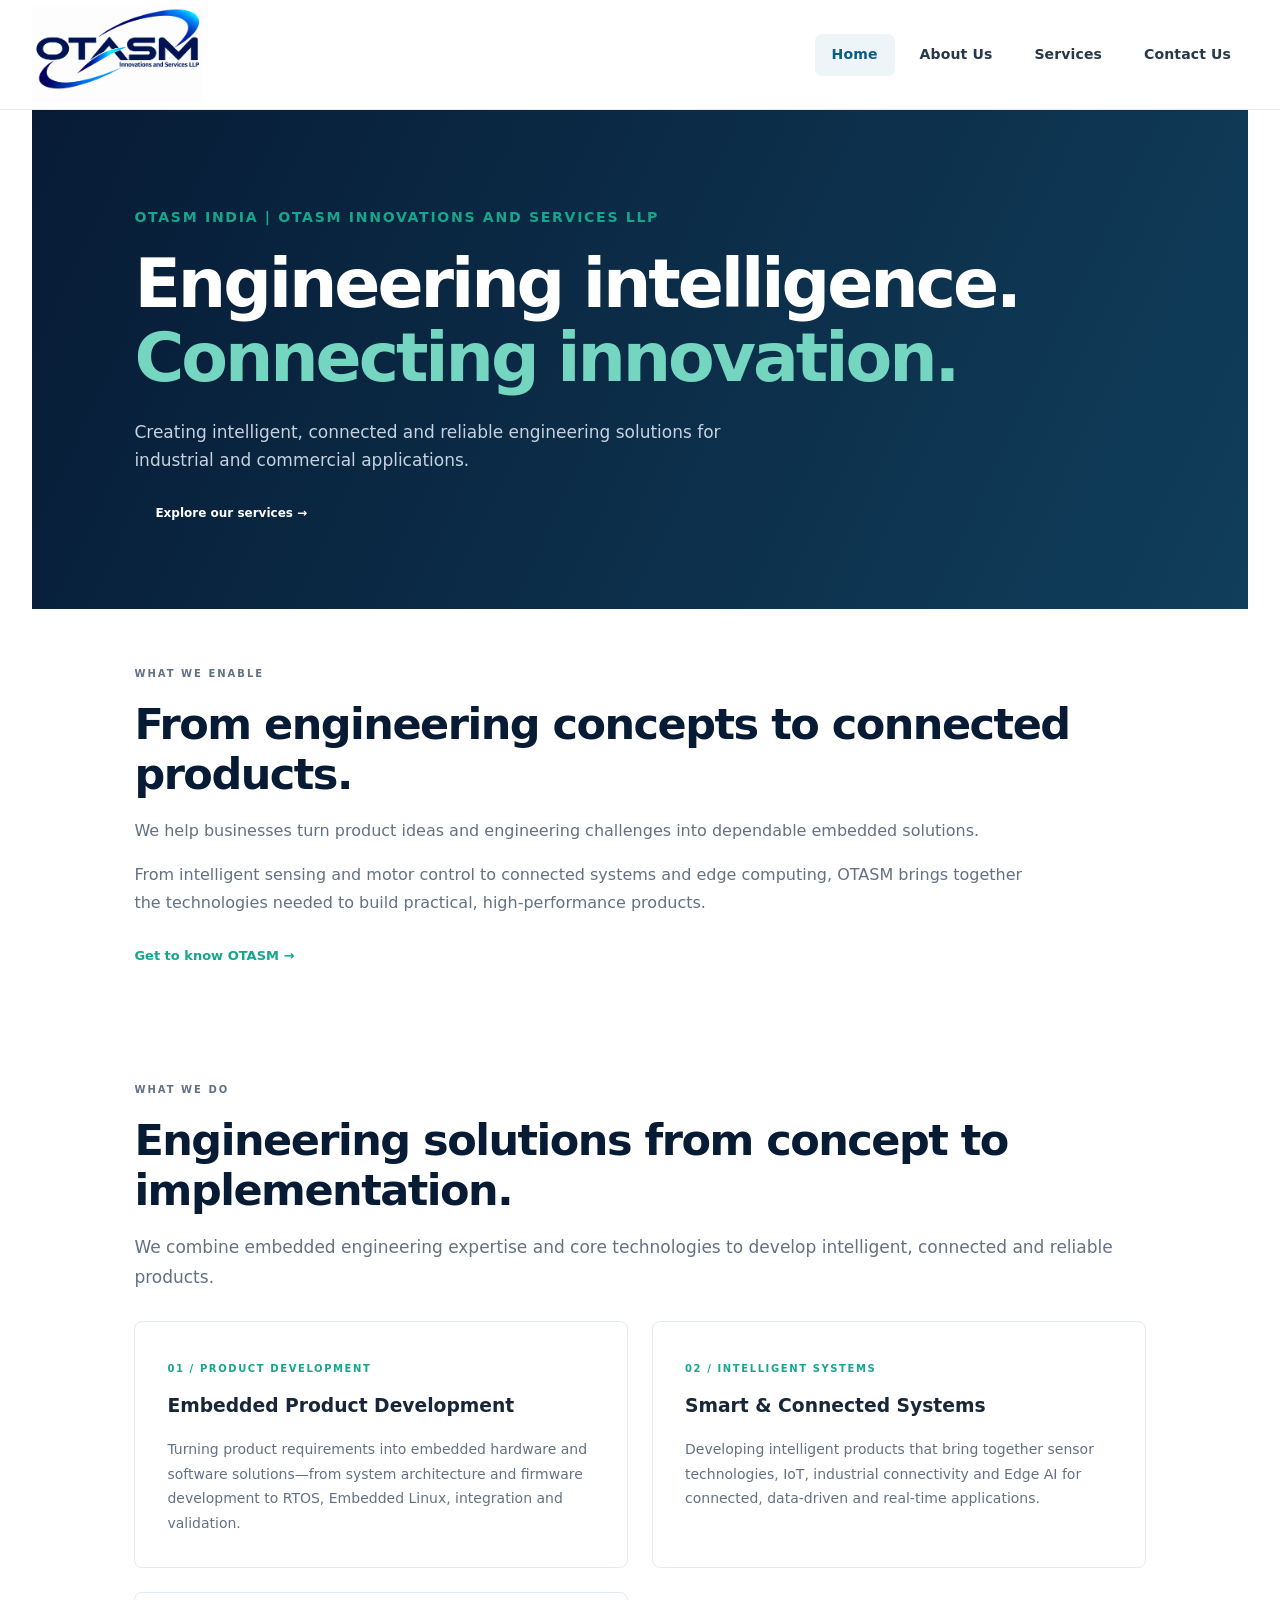
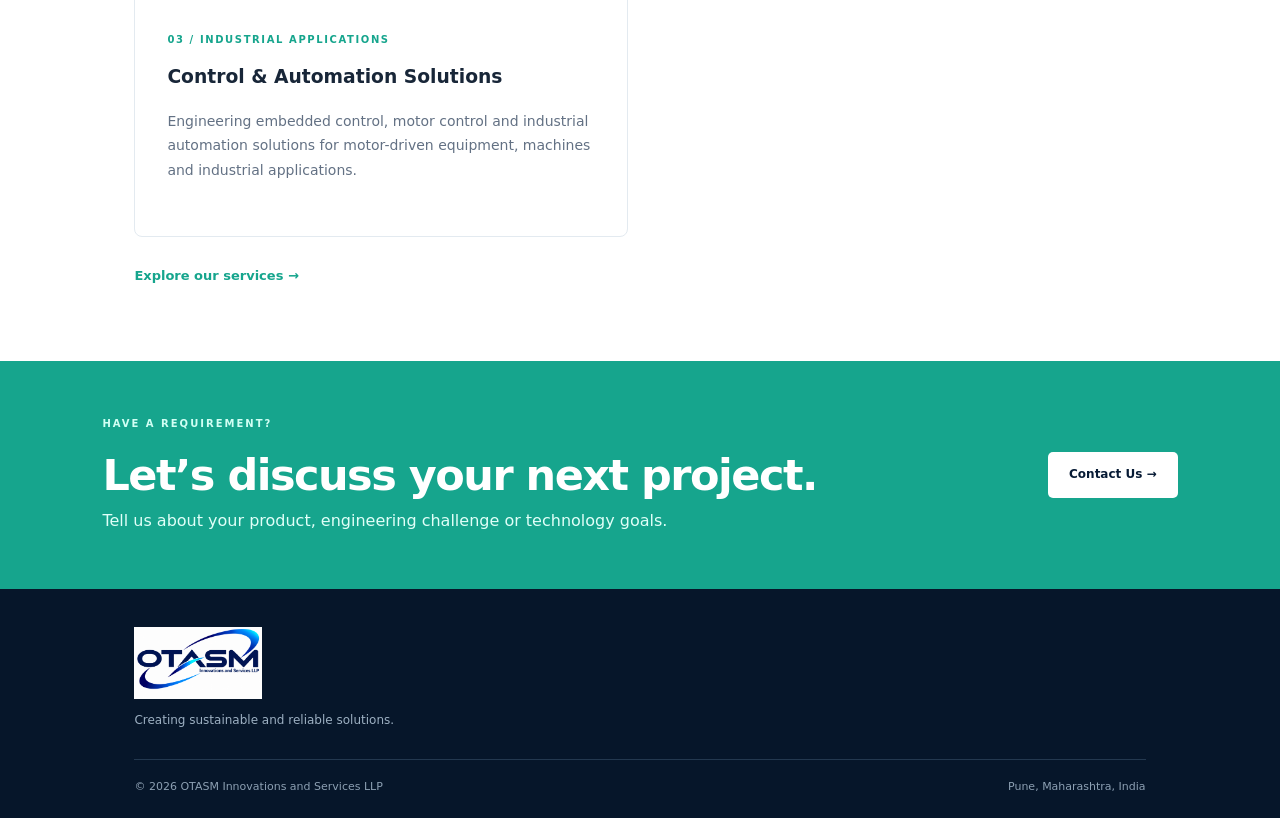
==== index.html @ 5a89f78e "updated index.html with SEO improvements" ====
<!doctype html>
<html lang="en">
<head>
  <meta charset="utf-8">
  <meta name="viewport" content="width=device-width, initial-scale=1.0">
  <meta name="description" content="OTASM India (OTASM Innovations and Services LLP) is an engineering and technology company in Pune, India, delivering embedded product development, firmware, IoT, Edge AI, motor control and automation solutions.">
  <title>OTASM India | OTASM Innovations and Services LLP</title>
  <link rel="canonical" href="https://www.otasmindia.com/">
  <meta property="og:type" content="website">
  <meta property="og:title" content="OTASM India | OTASM Innovations and Services LLP">
  <meta property="og:description" content="Embedded product development, firmware, IoT, Edge AI, motor control and automation solutions from OTASM India.">
  <meta property="og:url" content="https://www.otasmindia.com/">
  <meta property="og:site_name" content="OTASM India">
  <script type="application/ld+json">
  {
    "@context": "https://schema.org",
    "@graph": [
      {
        "@type": "Organization",
        "@id": "https://www.otasmindia.com/#organization",
        "name": "OTASM India",
        "legalName": "OTASM Innovations and Services LLP",
        "url": "https://www.otasmindia.com/",
        "logo": "https://www.otasmindia.com/OTASM_logo.png",
        "description": "An engineering and technology company delivering embedded product development, firmware, IoT, Edge AI, motor control and automation solutions.",
        "address": {
          "@type": "PostalAddress",
          "addressLocality": "Pune",
          "addressRegion": "Maharashtra",
          "addressCountry": "IN"
        }
      },
      {
        "@type": "WebSite",
        "@id": "https://www.otasmindia.com/#website",
        "url": "https://www.otasmindia.com/",
        "name": "OTASM India",
        "alternateName": "OTASM Innovations and Services LLP",
        "publisher": {
          "@id": "https://www.otasmindia.com/#organization"
        }
      }
    ]
  }
  </script>
  <link rel="stylesheet" href="styles.css">
<style>

    /* Refined OTASM header and navigation */
    .site-header {
      box-sizing: border-box;
      width: 100%;
      min-height: 110px;
      padding: 8px max(32px, calc((100% - 1440px) / 2));
      display: flex;
      align-items: center;
      justify-content: space-between;
      gap: 32px;
      background: #ffffff;
      border-bottom: 1px solid rgba(20, 40, 60, 0.10);
    }
    .site-header .brand {
      display: inline-flex;
      align-items: center;
      flex: 0 0 auto;
      text-decoration: none;
      min-width: 0;
    }
    .site-header .site-logo {
      display: block;
      width: auto;
      height: 96px;
      max-width: min(300px, 55vw);
      object-fit: contain;
      object-position: left center;
    }
    .site-header .nav {
      display: flex;
      align-items: center;
      justify-content: flex-end;
      gap: 8px;
      flex-wrap: nowrap;
    }
    .site-header .nav a {
      display: inline-flex;
      align-items: center;
      justify-content: center;
      min-height: 42px;
      padding: 0 17px;
      border-radius: 7px;
      color: #26384a;
      font-size: 14px;
      font-weight: 600;
      letter-spacing: 0.01em;
      text-decoration: none;
      white-space: nowrap;
      transition: background-color .2s ease, color .2s ease;
    }
    .site-header .nav a:hover,
    .site-header .nav a.active {
      color: #0b5d83;
      background: #edf5f8;
    }
    .site-header .menu-toggle {
      display: none;
    }
    @media (max-width: 760px) {
      .site-header {
        min-height: 96px;
        padding: 8px 18px;
        gap: 14px;
      }
      .site-header .site-logo {
        height: 80px;
        max-width: 65vw;
      }
      .site-header .menu-toggle {
        display: inline-flex;
        align-items: center;
        justify-content: center;
        width: 42px;
        height: 42px;
        border: 1px solid rgba(20, 40, 60, .18);
        border-radius: 7px;
        background: #ffffff;
        color: #17384c;
        font-size: 22px;
        cursor: pointer;
      }
      .site-header .nav {
        gap: 4px;
      }
    }
    @media (max-width: 560px) {
      .site-header {
        flex-wrap: wrap;
      }
      .site-header .nav {
        display: flex;
        width: 100%;
        justify-content: space-between;
        gap: 3px;
      }
      .site-header .nav a {
        min-height: 38px;
        padding: 0 9px;
        font-size: 12px;
      }
    }

    /* Home page: consistent alignment and responsive spacing */
    main { width: 100%; }
    .page-hero,
    main > .section,
    main > .cta {
      box-sizing: border-box;
      width: min(100% - 48px, 1320px);
      margin-left: auto;
      margin-right: auto;
    }
    .page-hero {
      padding-top: clamp(56px, 8vw, 96px);
      padding-bottom: clamp(48px, 6vw, 72px);
    }
    .page-hero > .eyebrow {
      font-size: clamp(14px, 1.1vw, 16px);
      letter-spacing: 0.12em;
    }
    main > .section {
      padding-top: clamp(36px, 5vw, 56px);
      padding-bottom: clamp(36px, 5vw, 56px);
    }
    main > .section > h2,
    main > .section > .eyebrow,
    main > .section > .lead {
      max-width: 1100px;
    }
    main > .section > div:not(.service-grid) {
      max-width: 900px !important;
    }
    main > .section p {
      line-height: 1.75;
    }
    .service-grid {
      display: grid;
      grid-template-columns: repeat(2, minmax(0, 1fr));
      gap: 24px;
      width: 100%;
      align-items: stretch;
      margin-top: 28px;
    }
    .service-card {
      box-sizing: border-box;
      height: 100%;
      min-width: 0;
      padding: clamp(22px, 3vw, 32px);
    }
    .service-card h2,
    .service-card h3 {
      line-height: 1.3;
      margin-top: 14px;
    }
    .service-card p {
      line-height: 1.7;
    }
    main > .cta {
      display: flex;
      align-items: center;
      justify-content: space-between;
      gap: 32px;
      padding: clamp(28px, 4vw, 48px);
      margin-top: 24px;
      margin-bottom: 64px;
    }
    footer {
      width: 100%;
      box-sizing: border-box;
    }
    footer > * {
      max-width: 1320px;
      margin-left: auto;
      margin-right: auto;
    }
    .footer-bottom {
      box-sizing: border-box;
      width: min(100% - 48px, 1320px);
    }
    @media (max-width: 700px) {
      .page-hero,
      main > .section,
      main > .cta {
        width: min(100% - 36px, 1320px);
      }
      .service-grid {
        grid-template-columns: minmax(0, 1fr);
        gap: 18px;
      }
      main > .cta {
        align-items: flex-start;
        flex-direction: column;
      }
      .footer-bottom {
        width: calc(100% - 36px);
        gap: 10px;
        flex-wrap: wrap;
      }
    }

    /* Full-width desktop layout overrides */
    .site-header {
      padding-left: max(32px, calc((100% - 1440px) / 2));
      padding-right: max(32px, calc((100% - 1440px) / 2));
    }
    main {
      width: 100%;
      max-width: none;
    }
    .page-hero,
    main > .section,
    main > .cta {
      width: calc(100% - 64px) !important;
      max-width: none !important;
      margin-left: auto;
      margin-right: auto;
    }
    main > .section > div,
    main > .section > p,
    main > .section > h2,
    main > .section > .eyebrow,
    main > .section > .lead {
      width: 100%;
      max-width: none !important;
    }
    .service-grid {
      width: 100%;
      max-width: none !important;
      grid-template-columns: repeat(2, minmax(0, 1fr));
    }
    main > .section:nth-of-type(4) .service-grid {
      max-width: none !important;
    }
    footer > * {
      width: calc(100% - 64px);
      max-width: none !important;
    }
    .footer-bottom {
      width: calc(100% - 64px) !important;
      max-width: none !important;
    }
    @media (max-width: 700px) {
      .site-header {
        padding-left: 18px;
        padding-right: 18px;
      }
      .page-hero,
      main > .section,
      main > .cta {
        width: calc(100% - 36px) !important;
      }
      main > .section > div,
      main > .section > p,
      main > .section > h2,
      main > .section > .eyebrow,
      main > .section > .lead {
        width: 100%;
      }
      .service-grid {
        grid-template-columns: minmax(0, 1fr);
      }
      footer > *,
      .footer-bottom {
        width: calc(100% - 36px) !important;
      }
    }
    main > .cta {
      width: 100% !important;
      max-width: none !important;
      margin: 0;
      padding: 55px max(8vw, 28px);
      gap: 25px;
    }
    @media (max-width: 760px) {
      main > .cta {
        align-items: flex-start;
        flex-direction: column;
      }
    }

  </style>

</head>
<body>
  <header class="site-header">
    <a class="brand" href="index.html"><img class="site-logo" src="OTASM_logo.png" alt="OTASM Innovations and Services LLP"></a>
    <button class="menu-toggle" aria-label="Toggle navigation" aria-expanded="false">☰</button>
    <nav class="nav">
      <a class="active" href="index.html">Home</a>
      <a href="about.html">About Us</a>
      <a href="services.html">Services</a>
      <a href="contact.html">Contact Us</a>
    </nav>
  </header>

  <main>
    <section class="page-hero">
      <p class="eyebrow">OTASM INDIA | OTASM INNOVATIONS AND SERVICES LLP</p>
      <h1>Engineering intelligence.<br><span>Connecting innovation.</span></h1>
      <p class="lead">Creating intelligent, connected and reliable engineering solutions for industrial and commercial applications.</p>
      <a class="btn" href="services.html">Explore our services →</a>
    </section>

    <section class="section">
      <p class="eyebrow">WHAT WE ENABLE</p>
      <h2>From engineering concepts to connected products.</h2>
      <div style="max-width: 1100px; width: 100%;">
        <p>We help businesses turn product ideas and engineering challenges into dependable embedded solutions.</p>
        <p>From intelligent sensing and motor control to connected systems and edge computing, OTASM brings together the technologies needed to build practical, high-performance products.</p>
      </div>
      <a class="text-link" href="about.html">Get to know OTASM →</a>
    </section>

    <section class="section">
      <p class="eyebrow">WHAT WE DO</p>
      <h2>Engineering solutions from concept to implementation.</h2>
      <p class="lead">We combine embedded engineering expertise and core technologies to develop intelligent, connected and reliable products.</p>
      <div class="service-grid">
        <article class="service-card">
          <span class="service-no">01 / PRODUCT DEVELOPMENT</span>
          <h3>Embedded Product Development</h3>
          <p>Turning product requirements into embedded hardware and software solutions—from system architecture and firmware development to RTOS, Embedded Linux, integration and validation.</p>
        </article>
        <article class="service-card">
          <span class="service-no">02 / INTELLIGENT SYSTEMS</span>
          <h3>Smart &amp; Connected Systems</h3>
          <p>Developing intelligent products that bring together sensor technologies, IoT, industrial connectivity and Edge AI for connected, data-driven and real-time applications.</p>
        </article>
        <article class="service-card">
          <span class="service-no">03 / INDUSTRIAL APPLICATIONS</span>
          <h3>Control &amp; Automation Solutions</h3>
          <p>Engineering embedded control, motor control and industrial automation solutions for motor-driven equipment, machines and industrial applications.</p>
        </article>
      </div>
      <p><a class="text-link" href="services.html">Explore our services →</a></p>
    </section>

    <section class="cta">
      <div>
        <p class="eyebrow">HAVE A REQUIREMENT?</p>
        <h2>Let’s discuss your next project.</h2>
        <p>Tell us about your product, engineering challenge or technology goals.</p>
      </div>
      <a class="btn light" href="contact.html">Contact Us →</a>
    </section>
  </main>

  <footer>
    <div class="footer-brand"><img class="footer-logo" src="OTASM_logo.png" alt="OTASM Innovations and Services LLP"></div>
    <p>Creating sustainable and reliable solutions.</p>
    <div class="footer-bottom">
      <span>© <span id="year"></span> OTASM Innovations and Services LLP</span>
      <span>Pune, Maharashtra, India</span>
    </div>
  </footer>
  <script src="script.js"></script>
</body>
</html>
---- styles.css ----
:root{--navy:#071b35;--blue:#123b68;--teal:#16a58d;--ink:#182638;--muted:#637184;--pale:#f3f7fa;--line:#e3eaf0}*{box-sizing:border-box}html{scroll-behavior:smooth}body{margin:0;font-family:Inter,ui-sans-serif,system-ui,-apple-system,"Segoe UI",sans-serif;color:var(--ink);line-height:1.65}a{color:inherit;text-decoration:none}.site-header{height:86px;padding:0 max(6vw,24px);display:flex;align-items:center;justify-content:space-between;background:#fff;border-bottom:1px solid var(--line);position:relative;z-index:5}.brand{display:flex;align-items:center;gap:12px;line-height:1.1}.site-logo{display:block;height:78px;width:auto;max-width:min(300px,55vw);object-fit:contain}.brand small{display:block;font-size:8px;letter-spacing:.14em;color:var(--muted);font-weight:700;margin-top:6px}.brand-mark{display:grid;place-items:center;width:42px;height:42px;border-radius:12px;background:var(--navy);color:#fff;font-size:25px;position:relative}.brand-mark:after{content:"";position:absolute;width:9px;height:9px;background:var(--teal);border-radius:50%;right:5px;top:5px}.nav{display:flex;gap:34px}.nav a{font-size:13px;font-weight:650;color:#526174}.nav a:hover,.nav a.active{color:var(--teal)}.menu-toggle{display:none;border:0;background:none;font-size:25px;color:var(--navy)}.hero{min-height:590px;background:linear-gradient(115deg,#071b35 0%,#0c2e53 65%,#10435b 100%);color:#fff;padding:85px max(8vw,28px);display:grid;grid-template-columns:1.1fr .9fr;align-items:center;overflow:hidden}.hero-content{max-width:650px;position:relative;z-index:1}.eyebrow{font-size:10px;letter-spacing:.2em;font-weight:800;color:var(--teal);margin:0 0 18px}.hero h1,.page-hero h1{font-size:clamp(42px,5.4vw,68px);line-height:1.08;letter-spacing:-.045em;margin:0 0 24px}.lead{font-size:17px;color:#c6d2df;max-width:580px}.actions{display:flex;gap:14px;flex-wrap:wrap;margin-top:34px}.btn{display:inline-flex;align-items:center;justify-content:center;padding:13px 21px;border-radius:5px;font-size:12px;font-weight:750;transition:.2s}.btn:hover{transform:translateY(-2px)}.primary{background:var(--teal);color:#fff}.secondary{border:1px solid #8093a8;color:#fff}.light{background:#fff;color:var(--navy)}.hero-art{height:360px;position:relative;display:grid;place-items:center}.chip{width:190px;height:190px;border:1px solid #4a7891;border-radius:28px;background:linear-gradient(145deg,#123e61,#0a2746);box-shadow:0 25px 80px #0007;display:flex;flex-direction:column;align-items:center;justify-content:center;gap:8px;z-index:2}.chip span{font-size:31px;font-weight:850;letter-spacing:.14em}.chip small{font-size:8px;letter-spacing:.2em;color:#8bd6c8}.orbit{position:absolute;border:1px solid #4d8490;border-radius:50%;transform:rotate(-25deg)}.orbit-one{width:360px;height:180px}.orbit-two{width:300px;height:300px;border-color:#2e6178}.node{position:absolute;width:12px;height:12px;border-radius:50%;background:#42d5b2;box-shadow:0 0 20px #42d5b2}.n1{top:48px;right:70px}.n2{bottom:54px;left:62px}.n3{top:170px;left:10px}.section{padding:90px max(8vw,28px)}.intro,.two-col,.contact-layout{display:grid;grid-template-columns:1fr 1.15fr;gap:9vw;align-items:start}.section h2,.cta h2{font-size:clamp(30px,3.5vw,43px);line-height:1.15;letter-spacing:-.035em;margin:0 0 18px;color:var(--navy)}.section p{color:var(--muted)}.text-link{display:inline-block;margin-top:12px;color:var(--teal);font-weight:750;font-size:13px}.feature-band,.values{background:var(--pale)}.feature-grid{display:grid;grid-template-columns:repeat(3,1fr);gap:36px;margin-top:38px}.feature-grid article{padding-top:20px;border-top:1px solid #cbd8e2}.feature-icon{font-size:12px;color:var(--teal);font-weight:850;letter-spacing:.1em}.feature-grid h3{color:var(--navy);font-size:19px;margin:12px 0 7px}.feature-grid p{font-size:14px;margin:0}.note{font-size:12px!important;font-style:italic;margin-top:32px}.cta{background:var(--teal);padding:55px max(8vw,28px);display:flex;align-items:center;justify-content:space-between;gap:25px;color:#fff}.cta .eyebrow{color:#d1fff4}.cta h2{color:#fff;margin-bottom:8px}.cta p:not(.eyebrow){color:#e0fff8;margin:0}.page-hero{padding:90px max(8vw,28px);background:linear-gradient(115deg,#071b35,#103e5b);color:#fff}.page-hero h1 span{color:#74d6c0}.page-hero .lead{max-width:650px}.two-col{padding-top:80px;padding-bottom:80px}.two-col p:first-child{margin-top:0}.values .feature-grid{margin-top:30px}.service-grid{display:grid;grid-template-columns:repeat(2,1fr);gap:20px}.service-card{padding:34px;border:1px solid var(--line);border-radius:8px;background:#fff;min-height:245px}.service-card:hover{border-color:#91cfc3;box-shadow:0 12px 35px #0927470b}.service-no,.contact-label{font-size:10px;letter-spacing:.16em;color:var(--teal);font-weight:850}.service-card h2{font-size:25px;margin:18px 0 10px}.service-card p{font-size:14px;margin:0}.contact-layout{padding-top:80px;padding-bottom:100px}.contact-card{padding:34px;background:var(--pale);border-radius:8px}.contact-item{padding:0 0 22px;margin-bottom:22px;border-bottom:1px solid var(--line)}.contact-item p,.contact-item a{display:block;margin:6px 0 0;color:var(--navy);font-weight:650}.contact-card .btn{margin-top:8px}footer{background:#06162a;color:#fff;padding:38px max(8vw,28px) 22px}.footer-brand{display:flex;align-items:center}.footer-logo{height:72px;width:auto;max-width:250px;object-fit:contain}footer>p{font-size:12px;color:#9db0c2}.footer-bottom{display:flex;justify-content:space-between;gap:20px;border-top:1px solid #23384f;margin-top:28px;padding-top:18px;color:#8da0b3;font-size:11px}@media(max-width:760px){.site-logo{height:66px;max-width:65vw}.site-header{height:78px}.menu-toggle{display:block}.nav{display:none;position:absolute;top:73px;left:0;right:0;background:#fff;padding:20px 28px;flex-direction:column;gap:18px;border-bottom:1px solid var(--line)}.nav.open{display:flex}.hero{grid-template-columns:1fr;padding-top:70px;padding-bottom:45px}.hero-art{height:280px;transform:scale(.82)}.section{padding-top:65px;padding-bottom:65px}.intro,.two-col,.contact-layout{grid-template-columns:1fr;gap:20px}.feature-grid{grid-template-columns:1fr;gap:25px}.service-grid{grid-template-columns:1fr}.cta{align-items:flex-start;flex-direction:column}.page-hero{padding-top:70px;padding-bottom:65px}.footer-bottom{flex-direction:column;gap:6px}.footer-brand span{display:block;margin:5px 0 0}}
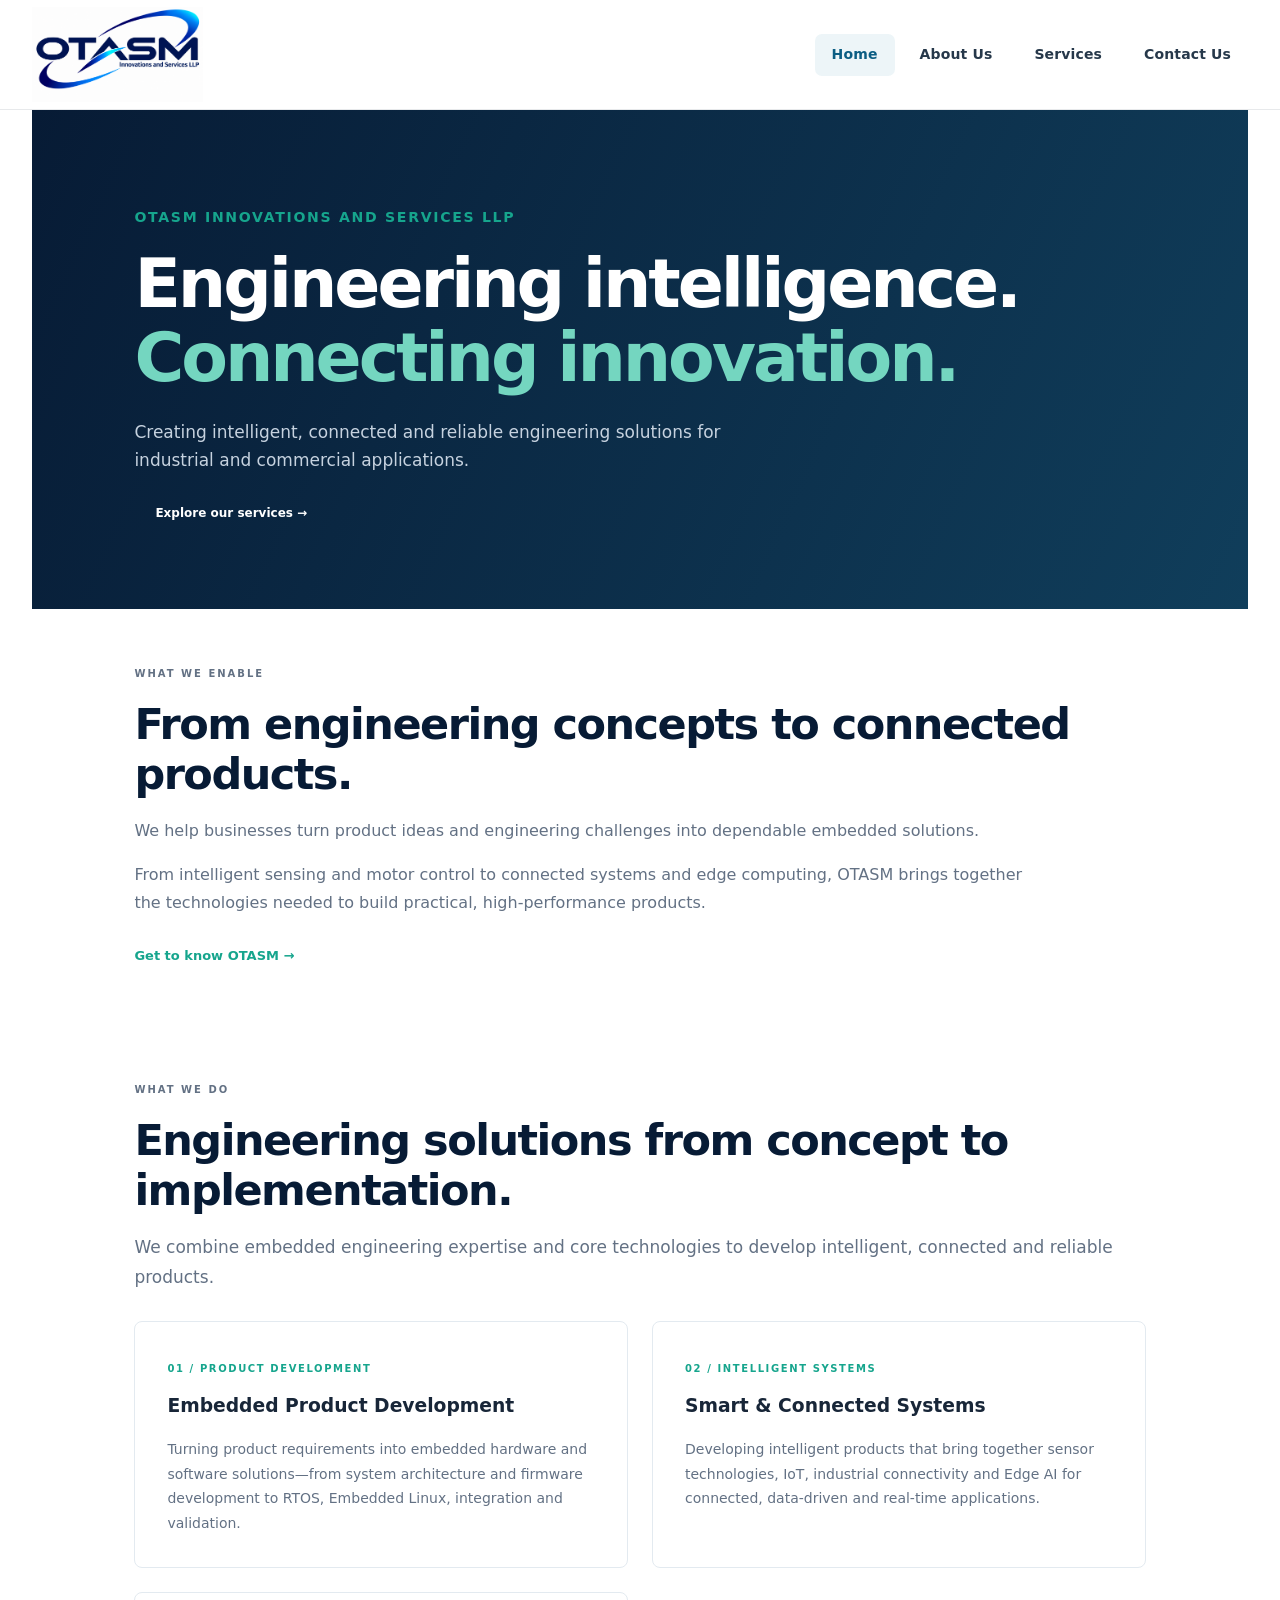
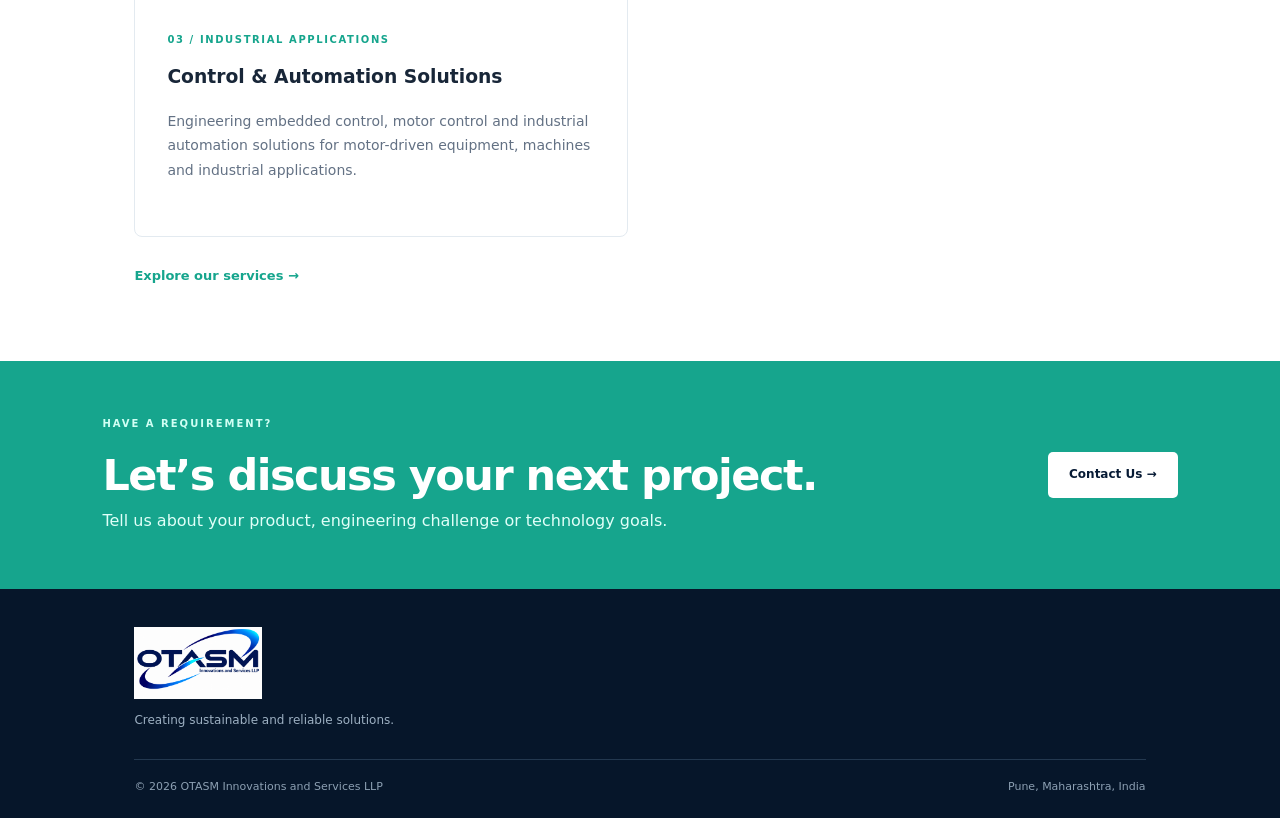
==== commit b0f99fbe: "updated displayed title" ====
--- a/index.html
+++ b/index.html
@@ -3,47 +3,9 @@
 <head>
   <meta charset="utf-8">
   <meta name="viewport" content="width=device-width, initial-scale=1.0">
-  <meta name="description" content="OTASM India (OTASM Innovations and Services LLP) is an engineering and technology company in Pune, India, delivering embedded product development, firmware, IoT, Edge AI, motor control and automation solutions.">
-  <title>OTASM India | OTASM Innovations and Services LLP</title>
-  <link rel="canonical" href="https://www.otasmindia.com/">
-  <meta property="og:type" content="website">
-  <meta property="og:title" content="OTASM India | OTASM Innovations and Services LLP">
-  <meta property="og:description" content="Embedded product development, firmware, IoT, Edge AI, motor control and automation solutions from OTASM India.">
-  <meta property="og:url" content="https://www.otasmindia.com/">
-  <meta property="og:site_name" content="OTASM India">
-  <script type="application/ld+json">
-  {
-    "@context": "https://schema.org",
-    "@graph": [
-      {
-        "@type": "Organization",
-        "@id": "https://www.otasmindia.com/#organization",
-        "name": "OTASM India",
-        "legalName": "OTASM Innovations and Services LLP",
-        "url": "https://www.otasmindia.com/",
-        "logo": "https://www.otasmindia.com/OTASM_logo.png",
-        "description": "An engineering and technology company delivering embedded product development, firmware, IoT, Edge AI, motor control and automation solutions.",
-        "address": {
-          "@type": "PostalAddress",
-          "addressLocality": "Pune",
-          "addressRegion": "Maharashtra",
-          "addressCountry": "IN"
-        }
-      },
-      {
-        "@type": "WebSite",
-        "@id": "https://www.otasmindia.com/#website",
-        "url": "https://www.otasmindia.com/",
-        "name": "OTASM India",
-        "alternateName": "OTASM Innovations and Services LLP",
-        "publisher": {
-          "@id": "https://www.otasmindia.com/#organization"
-        }
-      }
-    ]
-  }
-  </script>
-  <link rel="stylesheet" href="styles.css">
+  <meta name="description" content="OTASM India (OTASM Innovations and Services LLP) is a Pune-based engineering company offering embedded product development, firmware, RTOS, IoT, Edge AI, motor control and industrial automation solutions.">
+  <title>OTASM Innovations and Services LLP</title>
+  <link rel="stylesheet" href="styles-mobile.css">
 <style>
 
     /* Refined OTASM header and navigation */
@@ -326,8 +288,72 @@
       }
     }
 
+  
+    /* Mobile navigation: keep all page links in one horizontal row */
+    @media (max-width: 760px) {
+      .site-header {
+        flex-wrap: wrap;
+        height: auto;
+        min-height: 96px;
+        row-gap: 6px;
+      }
+      .site-header .menu-toggle { display: none !important; }
+      .site-header .nav,
+      .site-header .nav.open {
+        display: flex !important;
+        position: static;
+        width: 100%;
+        flex-direction: row !important;
+        flex-wrap: nowrap;
+        align-items: center;
+        justify-content: space-between;
+        gap: 2px;
+        padding: 0 0 6px;
+        border: 0;
+        background: transparent;
+      }
+      .site-header .nav a {
+        flex: 1 1 0;
+        min-width: 0;
+        min-height: 38px;
+        padding: 0 4px;
+        font-size: clamp(10px, 2.8vw, 12px);
+        text-align: center;
+        white-space: nowrap;
+      }
+    }
+    @media (max-width: 360px) {
+      .site-header .nav a { font-size: 10px; padding-left: 2px; padding-right: 2px; }
+    }
+
   </style>
 
+
+  <link rel="canonical" href="https://www.otasmindia.com/">
+  <meta name="robots" content="index, follow">
+  <meta property="og:type" content="website">
+  <meta property="og:title" content="OTASM Innovations and Services LLP">
+  <meta property="og:description" content="OTASM India (OTASM Innovations and Services LLP) is a Pune-based engineering company offering embedded product development, firmware, RTOS, IoT, Edge AI, motor control and industrial automation solutions.">
+  <meta property="og:url" content="https://www.otasmindia.com/">
+  <meta property="og:site_name" content="OTASM India">
+  <script type="application/ld+json">
+  {
+    "@context": "https://schema.org",
+    "@type": "Organization",
+    "@id": "https://www.otasmindia.com/#organization",
+    "name": "OTASM India",
+    "legalName": "OTASM Innovations and Services LLP",
+    "url": "https://www.otasmindia.com/",
+    "logo": "https://www.otasmindia.com/OTASM_logo.png",
+    "description": "Pune-based engineering and technology company providing embedded product development, firmware, RTOS, IoT, Edge AI, motor control and automation solutions.",
+    "address": {
+      "@type": "PostalAddress",
+      "addressLocality": "Pune",
+      "addressRegion": "Maharashtra",
+      "addressCountry": "IN"
+    }
+  }
+  </script>
 </head>
 <body>
   <header class="site-header">
@@ -343,7 +369,7 @@
 
   <main>
     <section class="page-hero">
-      <p class="eyebrow">OTASM INDIA | OTASM INNOVATIONS AND SERVICES LLP</p>
+      <p class="eyebrow">OTASM INNOVATIONS AND SERVICES LLP</p>
       <h1>Engineering intelligence.<br><span>Connecting innovation.</span></h1>
       <p class="lead">Creating intelligent, connected and reliable engineering solutions for industrial and commercial applications.</p>
       <a class="btn" href="services.html">Explore our services →</a>
--- a/styles-mobile.css
+++ b/styles-mobile.css
@@ -0,0 +1,19 @@
+:root{--navy:#071b35;--blue:#123b68;--teal:#16a58d;--ink:#182638;--muted:#637184;--pale:#f3f7fa;--line:#e3eaf0}*{box-sizing:border-box}html{scroll-behavior:smooth}body{margin:0;font-family:Inter,ui-sans-serif,system-ui,-apple-system,"Segoe UI",sans-serif;color:var(--ink);line-height:1.65}a{color:inherit;text-decoration:none}.site-header{height:86px;padding:0 max(6vw,24px);display:flex;align-items:center;justify-content:space-between;background:#fff;border-bottom:1px solid var(--line);position:relative;z-index:5}.brand{display:flex;align-items:center;gap:12px;line-height:1.1}.site-logo{display:block;height:78px;width:auto;max-width:min(300px,55vw);object-fit:contain}.brand small{display:block;font-size:8px;letter-spacing:.14em;color:var(--muted);font-weight:700;margin-top:6px}.brand-mark{display:grid;place-items:center;width:42px;height:42px;border-radius:12px;background:var(--navy);color:#fff;font-size:25px;position:relative}.brand-mark:after{content:"";position:absolute;width:9px;height:9px;background:var(--teal);border-radius:50%;right:5px;top:5px}.nav{display:flex;gap:34px}.nav a{font-size:13px;font-weight:650;color:#526174}.nav a:hover,.nav a.active{color:var(--teal)}.menu-toggle{display:none;border:0;background:none;font-size:25px;color:var(--navy)}.hero{min-height:590px;background:linear-gradient(115deg,#071b35 0%,#0c2e53 65%,#10435b 100%);color:#fff;padding:85px max(8vw,28px);display:grid;grid-template-columns:1.1fr .9fr;align-items:center;overflow:hidden}.hero-content{max-width:650px;position:relative;z-index:1}.eyebrow{font-size:10px;letter-spacing:.2em;font-weight:800;color:var(--teal);margin:0 0 18px}.hero h1,.page-hero h1{font-size:clamp(42px,5.4vw,68px);line-height:1.08;letter-spacing:-.045em;margin:0 0 24px}.lead{font-size:17px;color:#c6d2df;max-width:580px}.actions{display:flex;gap:14px;flex-wrap:wrap;margin-top:34px}.btn{display:inline-flex;align-items:center;justify-content:center;padding:13px 21px;border-radius:5px;font-size:12px;font-weight:750;transition:.2s}.btn:hover{transform:translateY(-2px)}.primary{background:var(--teal);color:#fff}.secondary{border:1px solid #8093a8;color:#fff}.light{background:#fff;color:var(--navy)}.hero-art{height:360px;position:relative;display:grid;place-items:center}.chip{width:190px;height:190px;border:1px solid #4a7891;border-radius:28px;background:linear-gradient(145deg,#123e61,#0a2746);box-shadow:0 25px 80px #0007;display:flex;flex-direction:column;align-items:center;justify-content:center;gap:8px;z-index:2}.chip span{font-size:31px;font-weight:850;letter-spacing:.14em}.chip small{font-size:8px;letter-spacing:.2em;color:#8bd6c8}.orbit{position:absolute;border:1px solid #4d8490;border-radius:50%;transform:rotate(-25deg)}.orbit-one{width:360px;height:180px}.orbit-two{width:300px;height:300px;border-color:#2e6178}.node{position:absolute;width:12px;height:12px;border-radius:50%;background:#42d5b2;box-shadow:0 0 20px #42d5b2}.n1{top:48px;right:70px}.n2{bottom:54px;left:62px}.n3{top:170px;left:10px}.section{padding:90px max(8vw,28px)}.intro,.two-col,.contact-layout{display:grid;grid-template-columns:1fr 1.15fr;gap:9vw;align-items:start}.section h2,.cta h2{font-size:clamp(30px,3.5vw,43px);line-height:1.15;letter-spacing:-.035em;margin:0 0 18px;color:var(--navy)}.section p{color:var(--muted)}.text-link{display:inline-block;margin-top:12px;color:var(--teal);font-weight:750;font-size:13px}.feature-band,.values{background:var(--pale)}.feature-grid{display:grid;grid-template-columns:repeat(3,1fr);gap:36px;margin-top:38px}.feature-grid article{padding-top:20px;border-top:1px solid #cbd8e2}.feature-icon{font-size:12px;color:var(--teal);font-weight:850;letter-spacing:.1em}.feature-grid h3{color:var(--navy);font-size:19px;margin:12px 0 7px}.feature-grid p{font-size:14px;margin:0}.note{font-size:12px!important;font-style:italic;margin-top:32px}.cta{background:var(--teal);padding:55px max(8vw,28px);display:flex;align-items:center;justify-content:space-between;gap:25px;color:#fff}.cta .eyebrow{color:#d1fff4}.cta h2{color:#fff;margin-bottom:8px}.cta p:not(.eyebrow){color:#e0fff8;margin:0}.page-hero{padding:90px max(8vw,28px);background:linear-gradient(115deg,#071b35,#103e5b);color:#fff}.page-hero h1 span{color:#74d6c0}.page-hero .lead{max-width:650px}.two-col{padding-top:80px;padding-bottom:80px}.two-col p:first-child{margin-top:0}.values .feature-grid{margin-top:30px}.service-grid{display:grid;grid-template-columns:repeat(2,1fr);gap:20px}.service-card{padding:34px;border:1px solid var(--line);border-radius:8px;background:#fff;min-height:245px}.service-card:hover{border-color:#91cfc3;box-shadow:0 12px 35px #0927470b}.service-no,.contact-label{font-size:10px;letter-spacing:.16em;color:var(--teal);font-weight:850}.service-card h2{font-size:25px;margin:18px 0 10px}.service-card p{font-size:14px;margin:0}.contact-layout{padding-top:80px;padding-bottom:100px}.contact-card{padding:34px;background:var(--pale);border-radius:8px}.contact-item{padding:0 0 22px;margin-bottom:22px;border-bottom:1px solid var(--line)}.contact-item p,.contact-item a{display:block;margin:6px 0 0;color:var(--navy);font-weight:650}.contact-card .btn{margin-top:8px}footer{background:#06162a;color:#fff;padding:38px max(8vw,28px) 22px}.footer-brand{display:flex;align-items:center}.footer-logo{height:72px;width:auto;max-width:250px;object-fit:contain}footer>p{font-size:12px;color:#9db0c2}.footer-bottom{display:flex;justify-content:space-between;gap:20px;border-top:1px solid #23384f;margin-top:28px;padding-top:18px;color:#8da0b3;font-size:11px}@media(max-width:760px){.site-logo{height:66px;max-width:65vw}.site-header{height:78px}.menu-toggle{display:block}.nav{display:none;position:absolute;top:73px;left:0;right:0;background:#fff;padding:20px 28px;flex-direction:column;gap:18px;border-bottom:1px solid var(--line)}.nav.open{display:flex}.hero{grid-template-columns:1fr;padding-top:70px;padding-bottom:45px}.hero-art{height:280px;transform:scale(.82)}.section{padding-top:65px;padding-bottom:65px}.intro,.two-col,.contact-layout{grid-template-columns:1fr;gap:20px}.feature-grid{grid-template-columns:1fr;gap:25px}.service-grid{grid-template-columns:1fr}.cta{align-items:flex-start;flex-direction:column}.page-hero{padding-top:70px;padding-bottom:65px}.footer-bottom{flex-direction:column;gap:6px}.footer-brand span{display:block;margin:5px 0 0}}
+/* Shared mobile navigation override: horizontal links on one row */
+@media (max-width: 760px) {
+  .site-header { height: auto; min-height: 96px; flex-wrap: wrap; row-gap: 6px; }
+  .site-header .menu-toggle { display: none !important; }
+  .site-header .nav, .site-header .nav.open {
+    display: flex !important; position: static; width: 100%;
+    flex-direction: row !important; flex-wrap: nowrap; align-items: center;
+    justify-content: space-between; gap: 2px; padding: 0 0 6px;
+    border: 0; background: transparent;
+  }
+  .site-header .nav a {
+    flex: 1 1 0; min-width: 0; min-height: 38px; padding: 0 4px;
+    font-size: clamp(10px, 2.8vw, 12px); text-align: center; white-space: nowrap;
+  }
+}
+@media (max-width: 360px) {
+  .site-header .nav a { font-size: 10px; padding-left: 2px; padding-right: 2px; }
+}
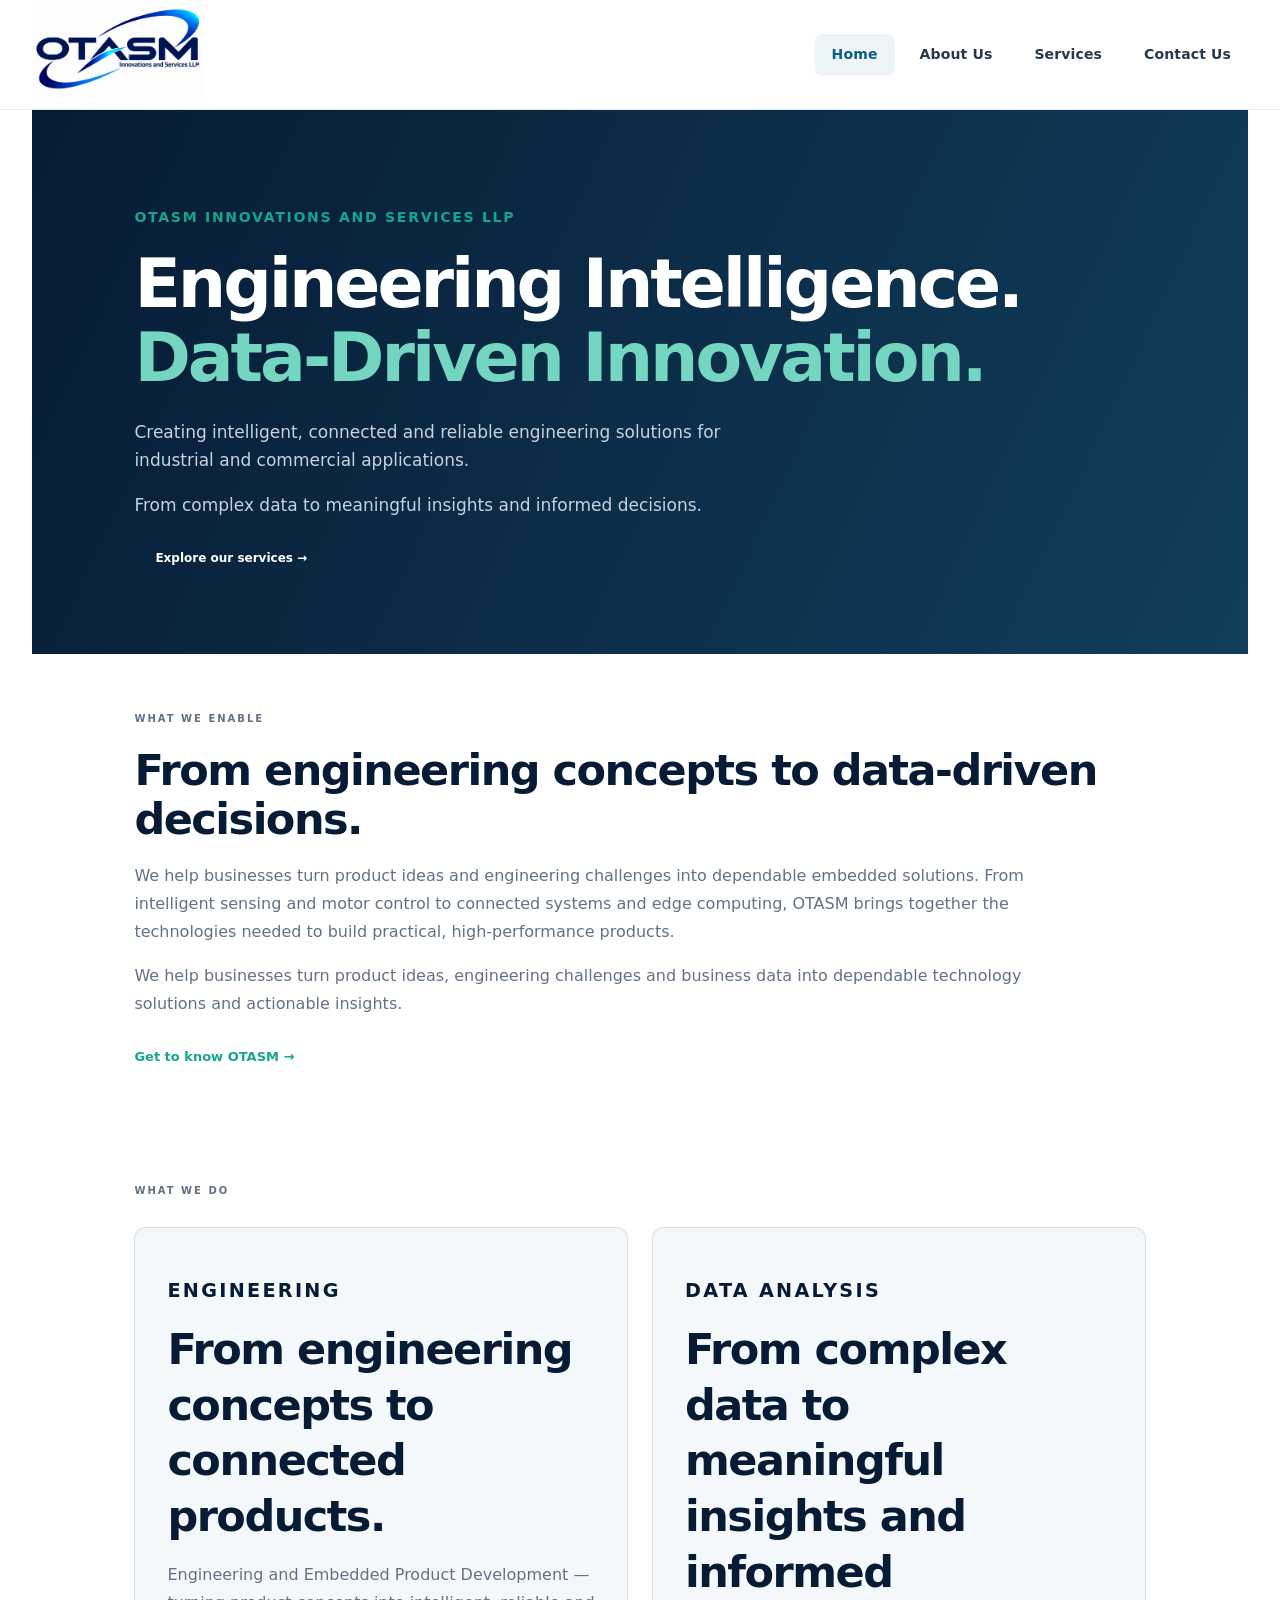
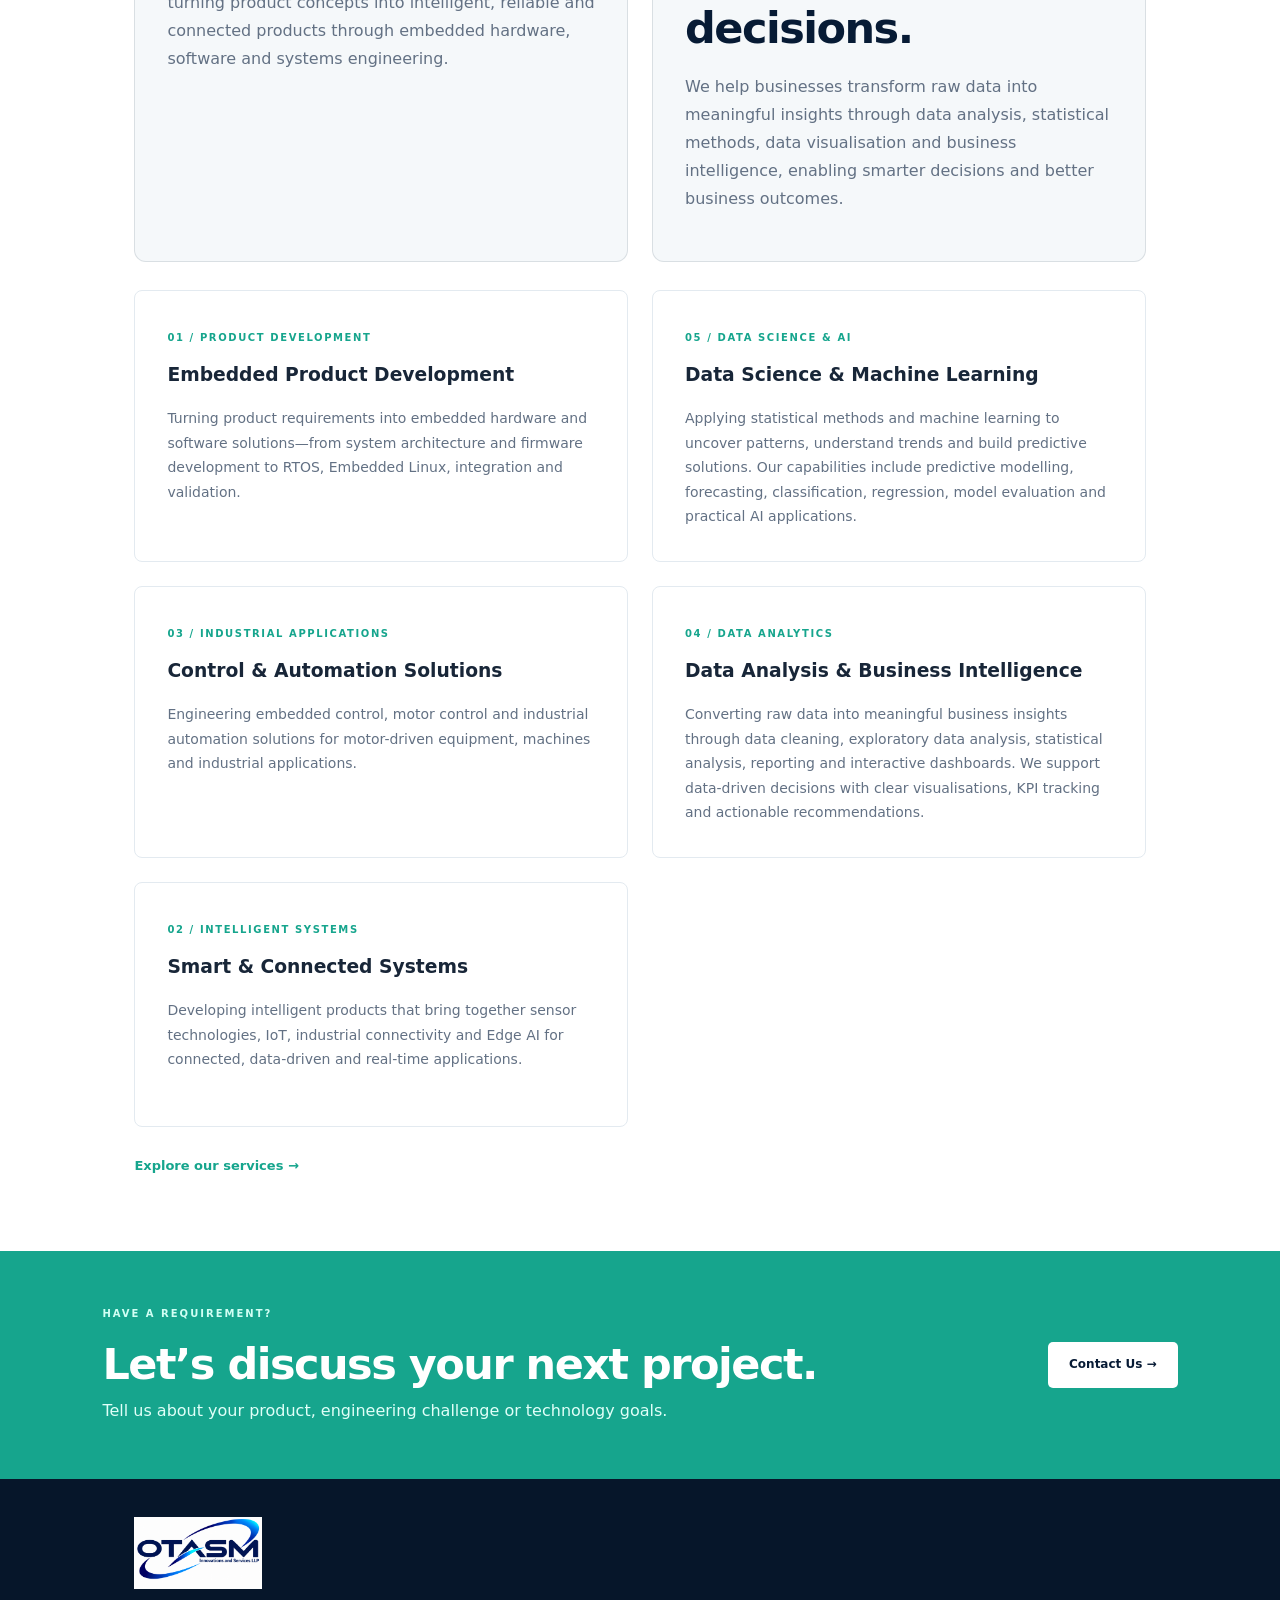
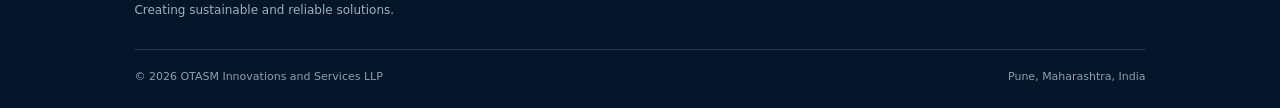
==== commit 9814c0b3: "updated index page for data analysis changes" ====
--- a/index.html
+++ b/index.html
@@ -3,7 +3,7 @@
 <head>
   <meta charset="utf-8">
   <meta name="viewport" content="width=device-width, initial-scale=1.0">
-  <meta name="description" content="OTASM India (OTASM Innovations and Services LLP) is a Pune-based engineering company offering embedded product development, firmware, RTOS, IoT, Edge AI, motor control and industrial automation solutions.">
+  <meta name="description" content="OTASM Innovations and Services LLP is a Pune-based technology company offering embedded product development, data analytics, data science, machine learning, IoT, Edge AI, motor control and industrial automation solutions.">
   <title>OTASM Innovations and Services LLP</title>
   <link rel="stylesheet" href="styles-mobile.css">
 <style>
@@ -157,6 +157,73 @@
       min-width: 0;
       padding: clamp(22px, 3vw, 32px);
     }
+    /* Keep the two service identity panels aligned exactly with the
+       two-column grid used by the five service cards below. */
+    .service-identities {
+      display: grid;
+      grid-template-columns: repeat(2, minmax(0, 1fr));
+      column-gap: 24px;
+      row-gap: 24px;
+      width: 100%;
+      max-width: none !important;
+      margin: 28px 0 28px;
+      padding: 0;
+      box-sizing: border-box;
+    }
+    .service-grid {
+      column-gap: 24px;
+      margin-top: 0;
+    }
+    .section > .eyebrow {
+      width: 100%;
+      max-width: none !important;
+      margin-left: 0;
+      text-align: left;
+    }
+    /* Make the complete WHAT WE DO section use the same full-page
+       content width and alignment as the sections and service tiles below. */
+    main > .section:nth-of-type(3) {
+      box-sizing: border-box;
+      width: calc(100% - 64px) !important;
+      max-width: none !important;
+      margin-left: auto !important;
+      margin-right: auto !important;
+    }
+    main > .section:nth-of-type(3) > .eyebrow,
+    main > .section:nth-of-type(3) > .service-identities,
+    main > .section:nth-of-type(3) > .service-grid,
+    main > .section:nth-of-type(3) > p {
+      width: 100% !important;
+      max-width: none !important;
+      box-sizing: border-box;
+    }
+    main > .section:nth-of-type(3) > .service-identities {
+      grid-template-columns: repeat(2, minmax(0, 1fr));
+      column-gap: 24px;
+      margin-left: 0;
+      margin-right: 0;
+    }
+    .service-identity {
+      box-sizing: border-box;
+      min-width: 0;
+      padding: clamp(22px, 3vw, 32px);
+      border: 1px solid rgba(20, 40, 60, 0.12);
+      border-radius: 12px;
+      background: #f5f8fa;
+    }
+    .service-identity h2 {
+      margin: 14px 0;
+      line-height: 1.3;
+    }
+    .service-identity p {
+      line-height: 1.7;
+    }
+    .service-identity .service-no {
+      font-size: clamp(16px, 1.5vw, 20px);
+      line-height: 1.2;
+      letter-spacing: 0.12em;
+      color: #071b35;
+    }
     .service-card h2,
     .service-card h3 {
       line-height: 1.3;
@@ -193,7 +260,8 @@
       main > .cta {
         width: min(100% - 36px, 1320px);
       }
-      .service-grid {
+      .service-grid,
+      .service-identities {
         grid-template-columns: minmax(0, 1fr);
         gap: 18px;
       }
@@ -256,7 +324,8 @@
       }
       .page-hero,
       main > .section,
-      main > .cta {
+      main > .cta,
+      main > .section:nth-of-type(3) {
         width: calc(100% - 36px) !important;
       }
       main > .section > div,
@@ -266,7 +335,8 @@
       main > .section > .lead {
         width: 100%;
       }
-      .service-grid {
+      .service-grid,
+      main > .section:nth-of-type(3) > .service-identities {
         grid-template-columns: minmax(0, 1fr);
       }
       footer > *,
@@ -330,10 +400,11 @@
 
 
   <link rel="canonical" href="https://www.otasmindia.com/">
+  <meta name="keywords" content="data analytics, data analysis, business intelligence, data science, machine learning, predictive analytics, embedded systems, IoT, Edge AI, industrial automation, Pune">
   <meta name="robots" content="index, follow">
   <meta property="og:type" content="website">
   <meta property="og:title" content="OTASM Innovations and Services LLP">
-  <meta property="og:description" content="OTASM India (OTASM Innovations and Services LLP) is a Pune-based engineering company offering embedded product development, firmware, RTOS, IoT, Edge AI, motor control and industrial automation solutions.">
+  <meta property="og:description" content="OTASM Innovations and Services LLP is a Pune-based technology company offering embedded product development, data analytics, data science, machine learning, IoT, Edge AI, motor control and industrial automation solutions.">
   <meta property="og:url" content="https://www.otasmindia.com/">
   <meta property="og:site_name" content="OTASM India">
   <script type="application/ld+json">
@@ -345,7 +416,7 @@
     "legalName": "OTASM Innovations and Services LLP",
     "url": "https://www.otasmindia.com/",
     "logo": "https://www.otasmindia.com/OTASM_logo.png",
-    "description": "Pune-based engineering and technology company providing embedded product development, firmware, RTOS, IoT, Edge AI, motor control and automation solutions.",
+    "description": "Pune-based engineering and data technology company providing embedded product development, data analytics, data science, machine learning, IoT, Edge AI, motor control and automation solutions.",
     "address": {
       "@type": "PostalAddress",
       "addressLocality": "Pune",
@@ -370,25 +441,36 @@
   <main>
     <section class="page-hero">
       <p class="eyebrow">OTASM INNOVATIONS AND SERVICES LLP</p>
-      <h1>Engineering intelligence.<br><span>Connecting innovation.</span></h1>
+      <h1>Engineering Intelligence.<br><span>Data-Driven Innovation.</span></h1>
       <p class="lead">Creating intelligent, connected and reliable engineering solutions for industrial and commercial applications.</p>
+      <p class="lead">From complex data to meaningful insights and informed decisions.</p>
       <a class="btn" href="services.html">Explore our services →</a>
     </section>
 
     <section class="section">
       <p class="eyebrow">WHAT WE ENABLE</p>
-      <h2>From engineering concepts to connected products.</h2>
+      <h2>From engineering concepts to data-driven decisions.</h2>
       <div style="max-width: 1100px; width: 100%;">
-        <p>We help businesses turn product ideas and engineering challenges into dependable embedded solutions.</p>
-        <p>From intelligent sensing and motor control to connected systems and edge computing, OTASM brings together the technologies needed to build practical, high-performance products.</p>
+        <p>We help businesses turn product ideas and engineering challenges into dependable embedded solutions. From intelligent sensing and motor control to connected systems and edge computing, OTASM brings together the technologies needed to build practical, high-performance products.</p>
+        <p>We help businesses turn product ideas, engineering challenges and business data into dependable technology solutions and actionable insights.</p>
       </div>
       <a class="text-link" href="about.html">Get to know OTASM →</a>
     </section>
 
     <section class="section">
       <p class="eyebrow">WHAT WE DO</p>
-      <h2>Engineering solutions from concept to implementation.</h2>
-      <p class="lead">We combine embedded engineering expertise and core technologies to develop intelligent, connected and reliable products.</p>
+      <div class="service-identities">
+        <article class="service-identity">
+          <p class="service-no">ENGINEERING</p>
+          <h2>From engineering concepts to connected products.</h2>
+          <p>Engineering and Embedded Product Development — turning product concepts into intelligent, reliable and connected products through embedded hardware, software and systems engineering.</p>
+        </article>
+        <article class="service-identity">
+          <p class="service-no">DATA ANALYSIS</p>
+          <h2>From complex data to meaningful insights and informed decisions.</h2>
+          <p>We help businesses transform raw data into meaningful insights through data analysis, statistical methods, data visualisation and business intelligence, enabling smarter decisions and better business outcomes.</p>
+        </article>
+      </div>
       <div class="service-grid">
         <article class="service-card">
           <span class="service-no">01 / PRODUCT DEVELOPMENT</span>
@@ -396,14 +478,24 @@
           <p>Turning product requirements into embedded hardware and software solutions—from system architecture and firmware development to RTOS, Embedded Linux, integration and validation.</p>
         </article>
         <article class="service-card">
-          <span class="service-no">02 / INTELLIGENT SYSTEMS</span>
-          <h3>Smart &amp; Connected Systems</h3>
-          <p>Developing intelligent products that bring together sensor technologies, IoT, industrial connectivity and Edge AI for connected, data-driven and real-time applications.</p>
+          <span class="service-no">05 / DATA SCIENCE &amp; AI</span>
+          <h3>Data Science &amp; Machine Learning</h3>
+          <p>Applying statistical methods and machine learning to uncover patterns, understand trends and build predictive solutions. Our capabilities include predictive modelling, forecasting, classification, regression, model evaluation and practical AI applications.</p>
         </article>
         <article class="service-card">
           <span class="service-no">03 / INDUSTRIAL APPLICATIONS</span>
           <h3>Control &amp; Automation Solutions</h3>
           <p>Engineering embedded control, motor control and industrial automation solutions for motor-driven equipment, machines and industrial applications.</p>
+        </article>
+        <article class="service-card">
+          <span class="service-no">04 / DATA ANALYTICS</span>
+          <h3>Data Analysis &amp; Business Intelligence</h3>
+          <p>Converting raw data into meaningful business insights through data cleaning, exploratory data analysis, statistical analysis, reporting and interactive dashboards. We support data-driven decisions with clear visualisations, KPI tracking and actionable recommendations.</p>
+        </article>
+        <article class="service-card">
+          <span class="service-no">02 / INTELLIGENT SYSTEMS</span>
+          <h3>Smart &amp; Connected Systems</h3>
+          <p>Developing intelligent products that bring together sensor technologies, IoT, industrial connectivity and Edge AI for connected, data-driven and real-time applications.</p>
         </article>
       </div>
       <p><a class="text-link" href="services.html">Explore our services →</a></p>
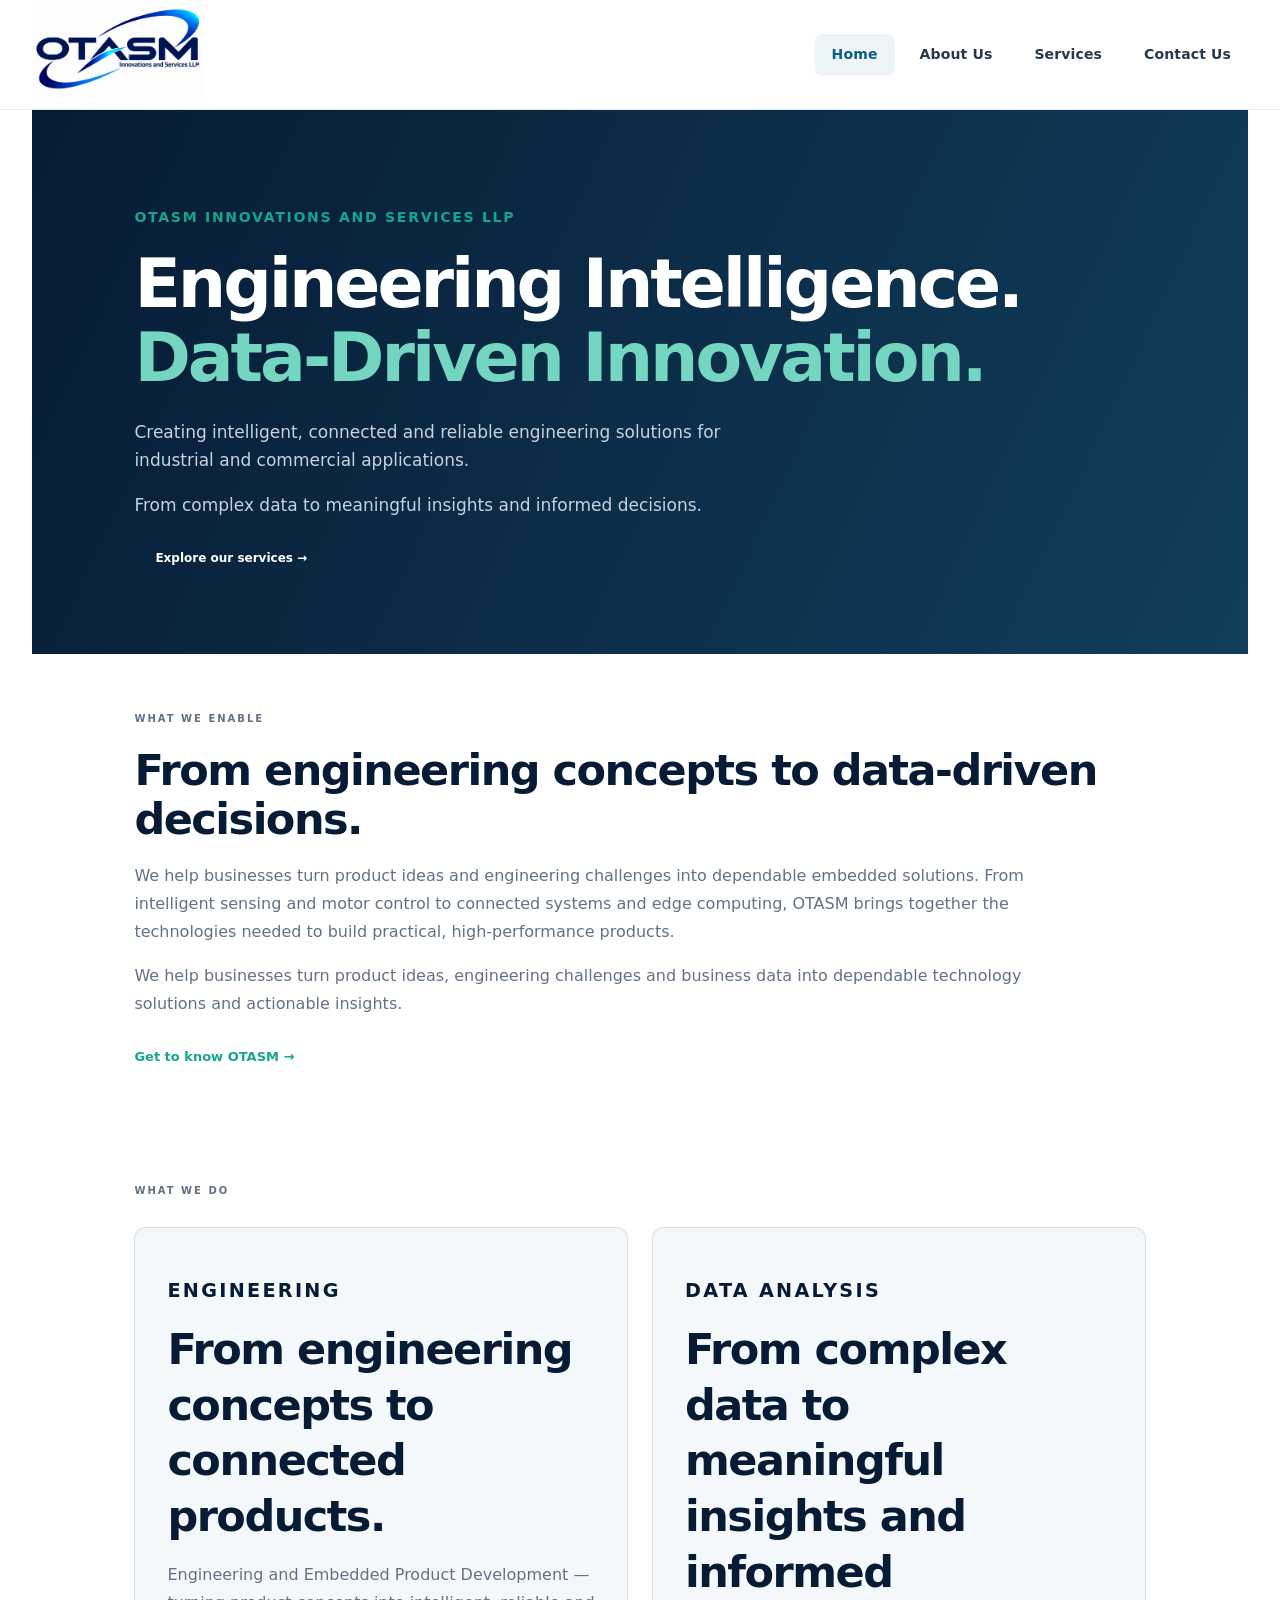
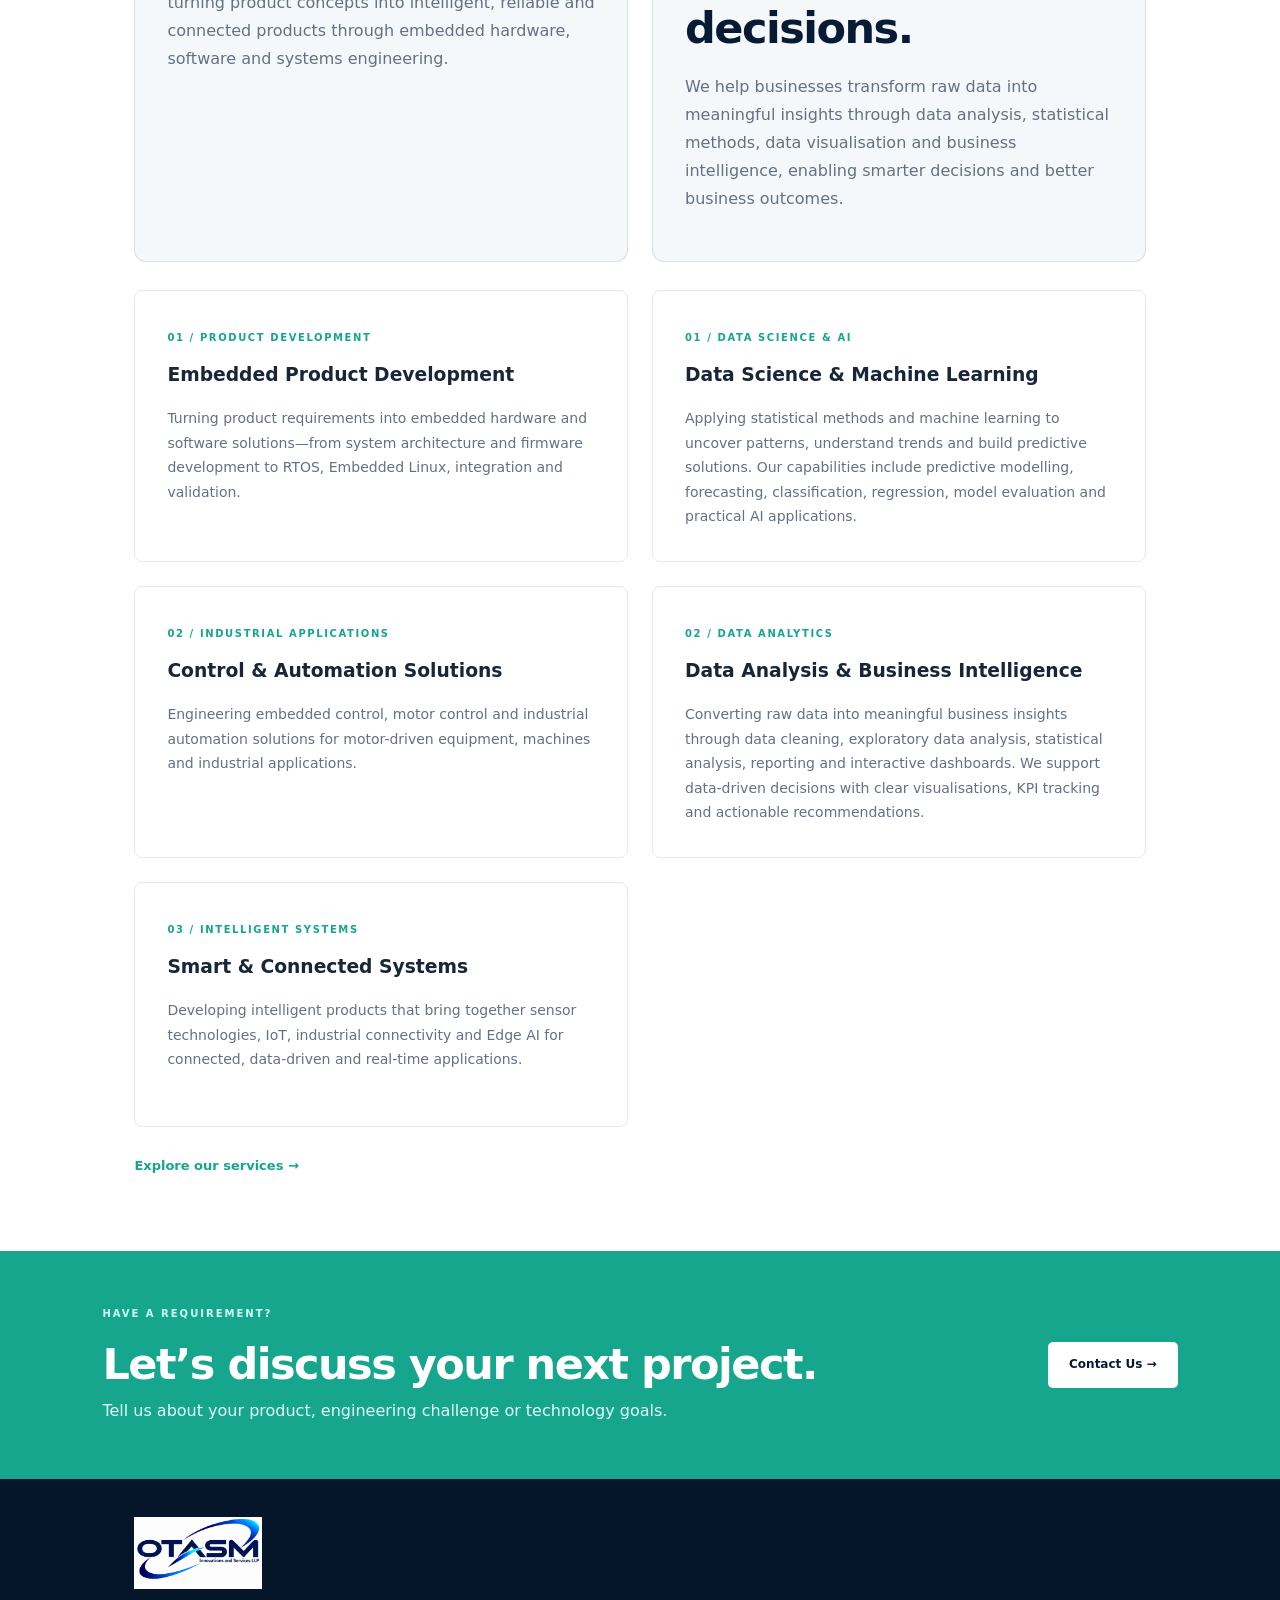
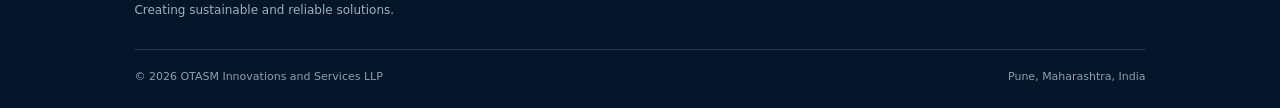
==== commit 1fb07be3: "updated numbering in index page" ====
--- a/index.html
+++ b/index.html
@@ -478,22 +478,22 @@
           <p>Turning product requirements into embedded hardware and software solutions—from system architecture and firmware development to RTOS, Embedded Linux, integration and validation.</p>
         </article>
         <article class="service-card">
-          <span class="service-no">05 / DATA SCIENCE &amp; AI</span>
+          <span class="service-no">01 / DATA SCIENCE &amp; AI</span>
           <h3>Data Science &amp; Machine Learning</h3>
           <p>Applying statistical methods and machine learning to uncover patterns, understand trends and build predictive solutions. Our capabilities include predictive modelling, forecasting, classification, regression, model evaluation and practical AI applications.</p>
         </article>
         <article class="service-card">
-          <span class="service-no">03 / INDUSTRIAL APPLICATIONS</span>
+          <span class="service-no">02 / INDUSTRIAL APPLICATIONS</span>
           <h3>Control &amp; Automation Solutions</h3>
           <p>Engineering embedded control, motor control and industrial automation solutions for motor-driven equipment, machines and industrial applications.</p>
         </article>
         <article class="service-card">
-          <span class="service-no">04 / DATA ANALYTICS</span>
+          <span class="service-no">02 / DATA ANALYTICS</span>
           <h3>Data Analysis &amp; Business Intelligence</h3>
           <p>Converting raw data into meaningful business insights through data cleaning, exploratory data analysis, statistical analysis, reporting and interactive dashboards. We support data-driven decisions with clear visualisations, KPI tracking and actionable recommendations.</p>
         </article>
         <article class="service-card">
-          <span class="service-no">02 / INTELLIGENT SYSTEMS</span>
+          <span class="service-no">03 / INTELLIGENT SYSTEMS</span>
           <h3>Smart &amp; Connected Systems</h3>
           <p>Developing intelligent products that bring together sensor technologies, IoT, industrial connectivity and Edge AI for connected, data-driven and real-time applications.</p>
         </article>
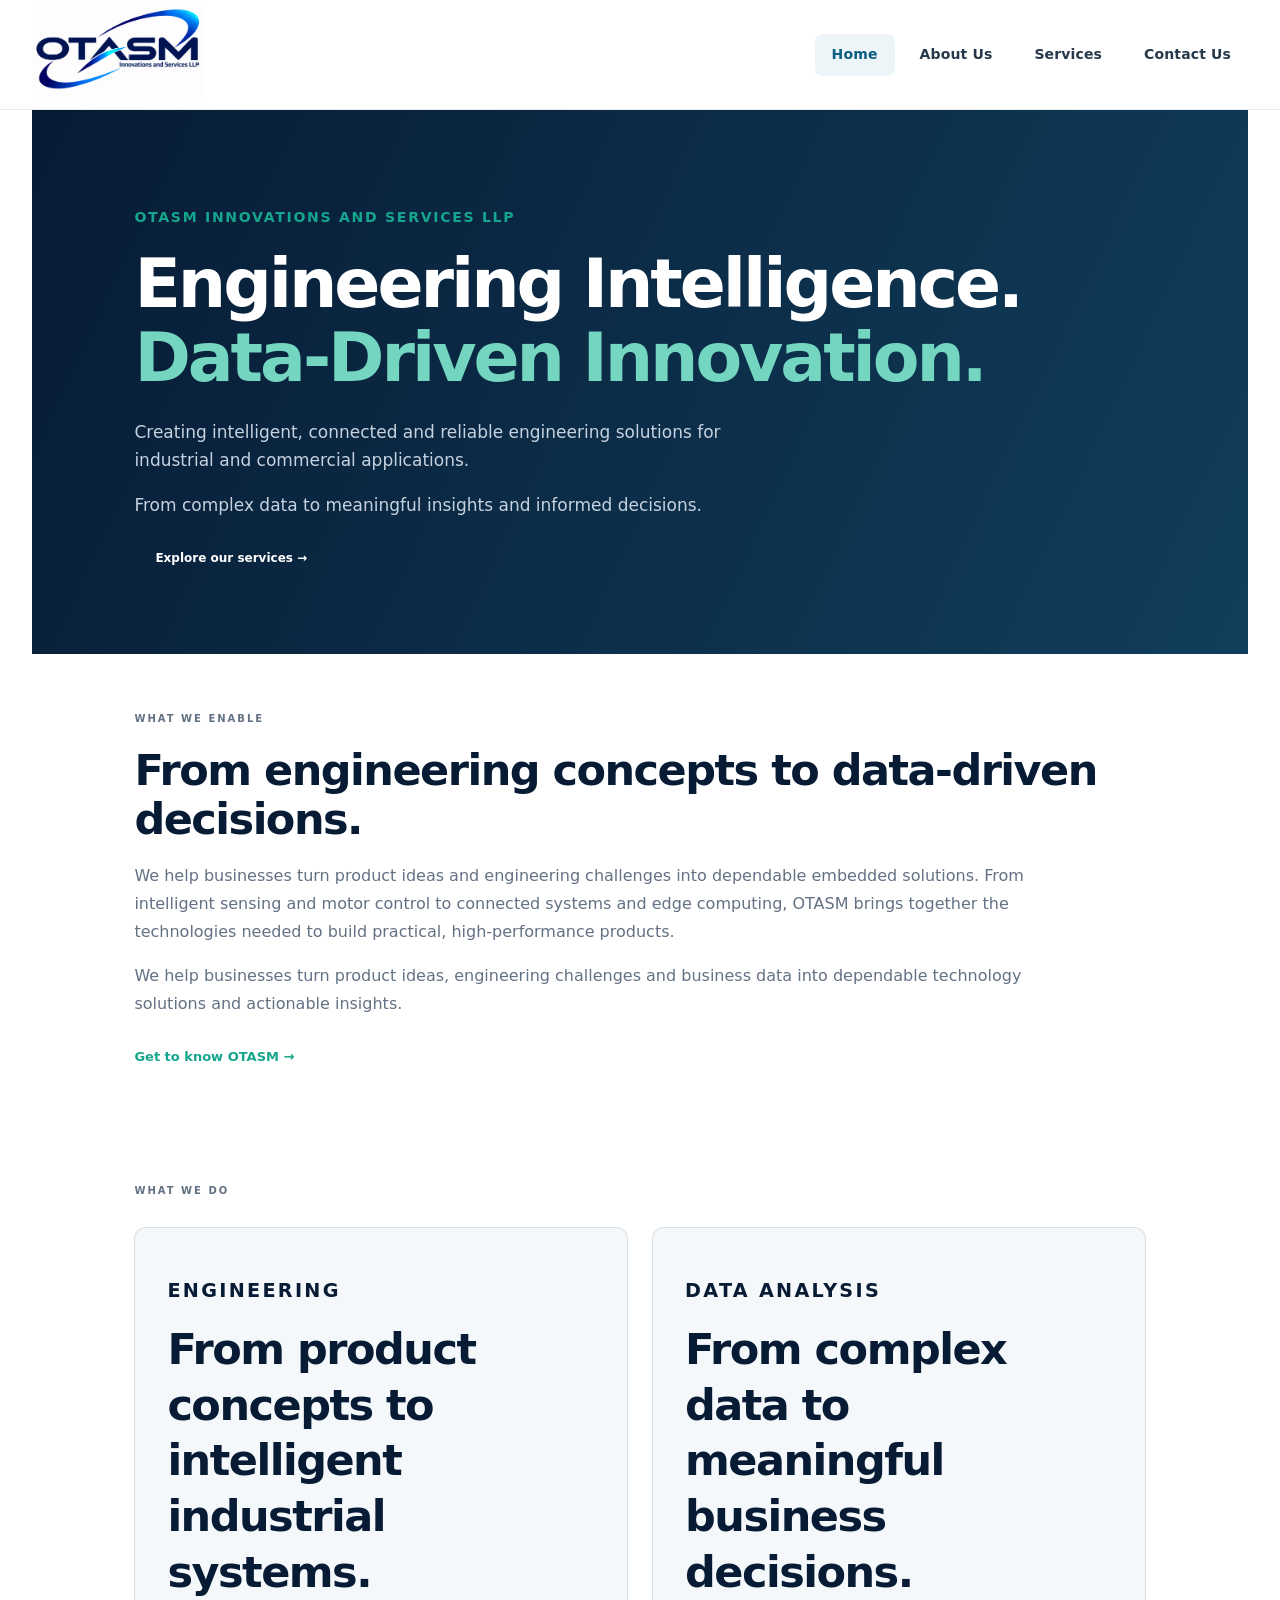
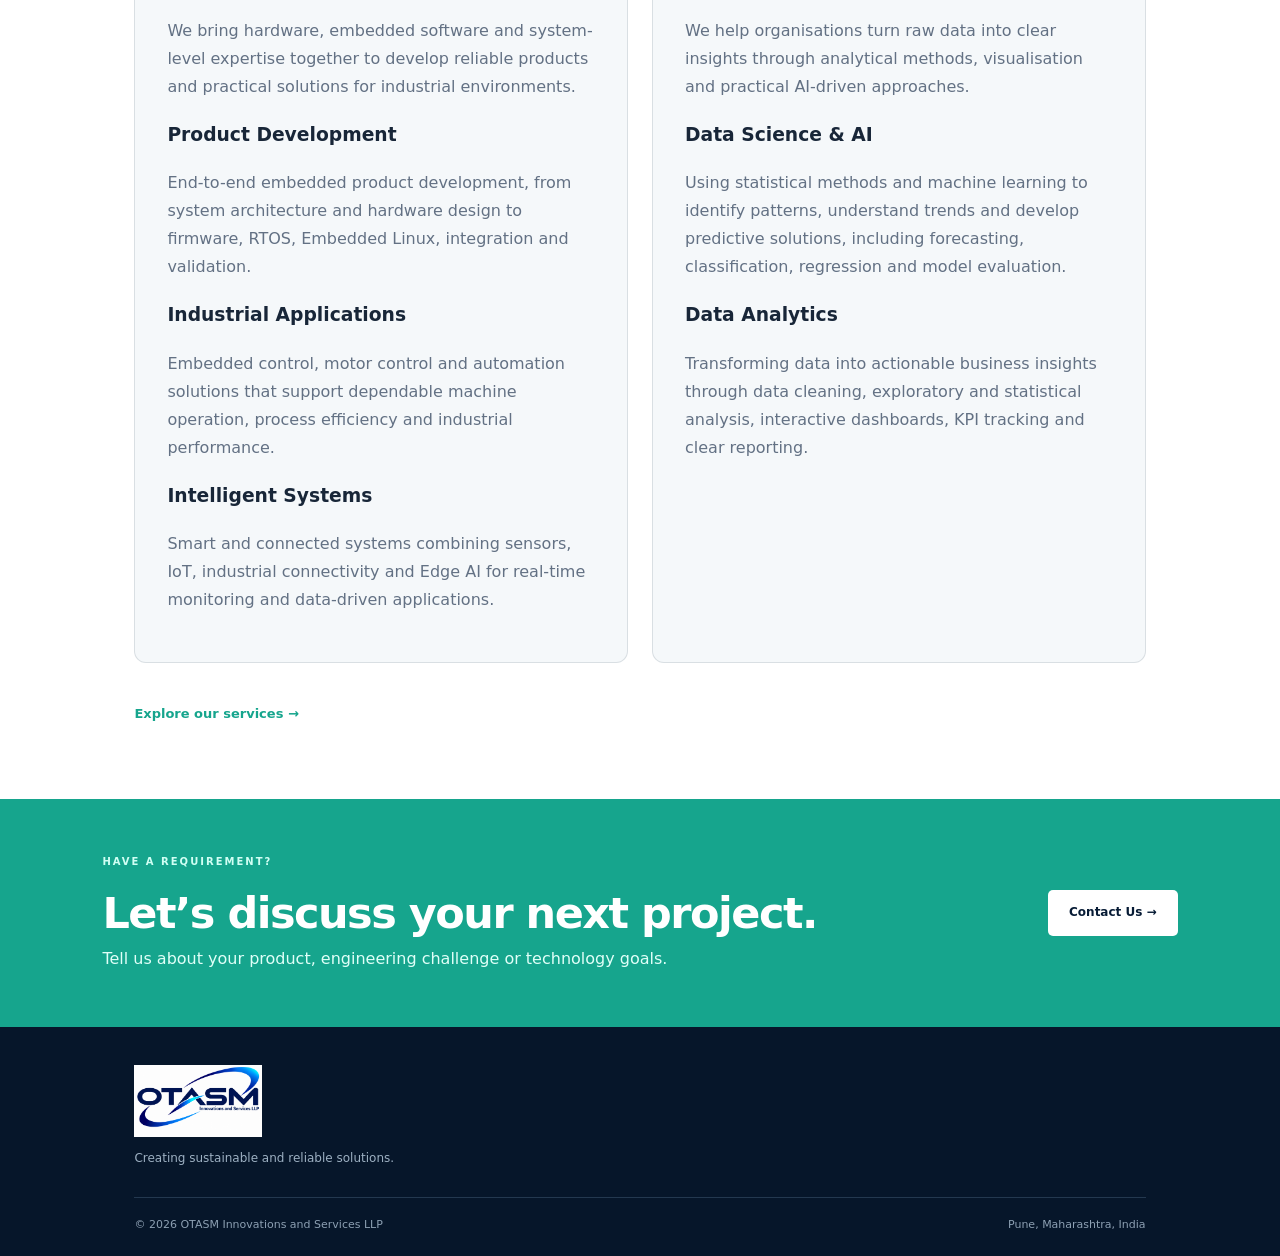
==== commit 69deb983: "updated index page for better view on mobile version" ====
--- a/index.html
+++ b/index.html
@@ -462,40 +462,38 @@
       <div class="service-identities">
         <article class="service-identity">
           <p class="service-no">ENGINEERING</p>
-          <h2>From engineering concepts to connected products.</h2>
-          <p>Engineering and Embedded Product Development — turning product concepts into intelligent, reliable and connected products through embedded hardware, software and systems engineering.</p>
+          <h2>From product concepts to intelligent industrial systems.</h2>
+          <p>We bring hardware, embedded software and system-level expertise together to develop reliable products and practical solutions for industrial environments.</p>
+          <div class="identity-focus-grid engineering-focus">
+            <div class="identity-focus">
+              <h3>Product Development</h3>
+              <p>End-to-end embedded product development, from system architecture and hardware design to firmware, RTOS, Embedded Linux, integration and validation.</p>
+            </div>
+            <div class="identity-focus">
+              <h3>Industrial Applications</h3>
+              <p>Embedded control, motor control and automation solutions that support dependable machine operation, process efficiency and industrial performance.</p>
+            </div>
+            <div class="identity-focus">
+              <h3>Intelligent Systems</h3>
+              <p>Smart and connected systems combining sensors, IoT, industrial connectivity and Edge AI for real-time monitoring and data-driven applications.</p>
+            </div>
+          </div>
         </article>
+
         <article class="service-identity">
           <p class="service-no">DATA ANALYSIS</p>
-          <h2>From complex data to meaningful insights and informed decisions.</h2>
-          <p>We help businesses transform raw data into meaningful insights through data analysis, statistical methods, data visualisation and business intelligence, enabling smarter decisions and better business outcomes.</p>
-        </article>
-      </div>
-      <div class="service-grid">
-        <article class="service-card">
-          <span class="service-no">01 / PRODUCT DEVELOPMENT</span>
-          <h3>Embedded Product Development</h3>
-          <p>Turning product requirements into embedded hardware and software solutions—from system architecture and firmware development to RTOS, Embedded Linux, integration and validation.</p>
-        </article>
-        <article class="service-card">
-          <span class="service-no">01 / DATA SCIENCE &amp; AI</span>
-          <h3>Data Science &amp; Machine Learning</h3>
-          <p>Applying statistical methods and machine learning to uncover patterns, understand trends and build predictive solutions. Our capabilities include predictive modelling, forecasting, classification, regression, model evaluation and practical AI applications.</p>
-        </article>
-        <article class="service-card">
-          <span class="service-no">02 / INDUSTRIAL APPLICATIONS</span>
-          <h3>Control &amp; Automation Solutions</h3>
-          <p>Engineering embedded control, motor control and industrial automation solutions for motor-driven equipment, machines and industrial applications.</p>
-        </article>
-        <article class="service-card">
-          <span class="service-no">02 / DATA ANALYTICS</span>
-          <h3>Data Analysis &amp; Business Intelligence</h3>
-          <p>Converting raw data into meaningful business insights through data cleaning, exploratory data analysis, statistical analysis, reporting and interactive dashboards. We support data-driven decisions with clear visualisations, KPI tracking and actionable recommendations.</p>
-        </article>
-        <article class="service-card">
-          <span class="service-no">03 / INTELLIGENT SYSTEMS</span>
-          <h3>Smart &amp; Connected Systems</h3>
-          <p>Developing intelligent products that bring together sensor technologies, IoT, industrial connectivity and Edge AI for connected, data-driven and real-time applications.</p>
+          <h2>From complex data to meaningful business decisions.</h2>
+          <p>We help organisations turn raw data into clear insights through analytical methods, visualisation and practical AI-driven approaches.</p>
+          <div class="identity-focus-grid data-focus">
+            <div class="identity-focus">
+              <h3>Data Science &amp; AI</h3>
+              <p>Using statistical methods and machine learning to identify patterns, understand trends and develop predictive solutions, including forecasting, classification, regression and model evaluation.</p>
+            </div>
+            <div class="identity-focus">
+              <h3>Data Analytics</h3>
+              <p>Transforming data into actionable business insights through data cleaning, exploratory and statistical analysis, interactive dashboards, KPI tracking and clear reporting.</p>
+            </div>
+          </div>
         </article>
       </div>
       <p><a class="text-link" href="services.html">Explore our services →</a></p>
